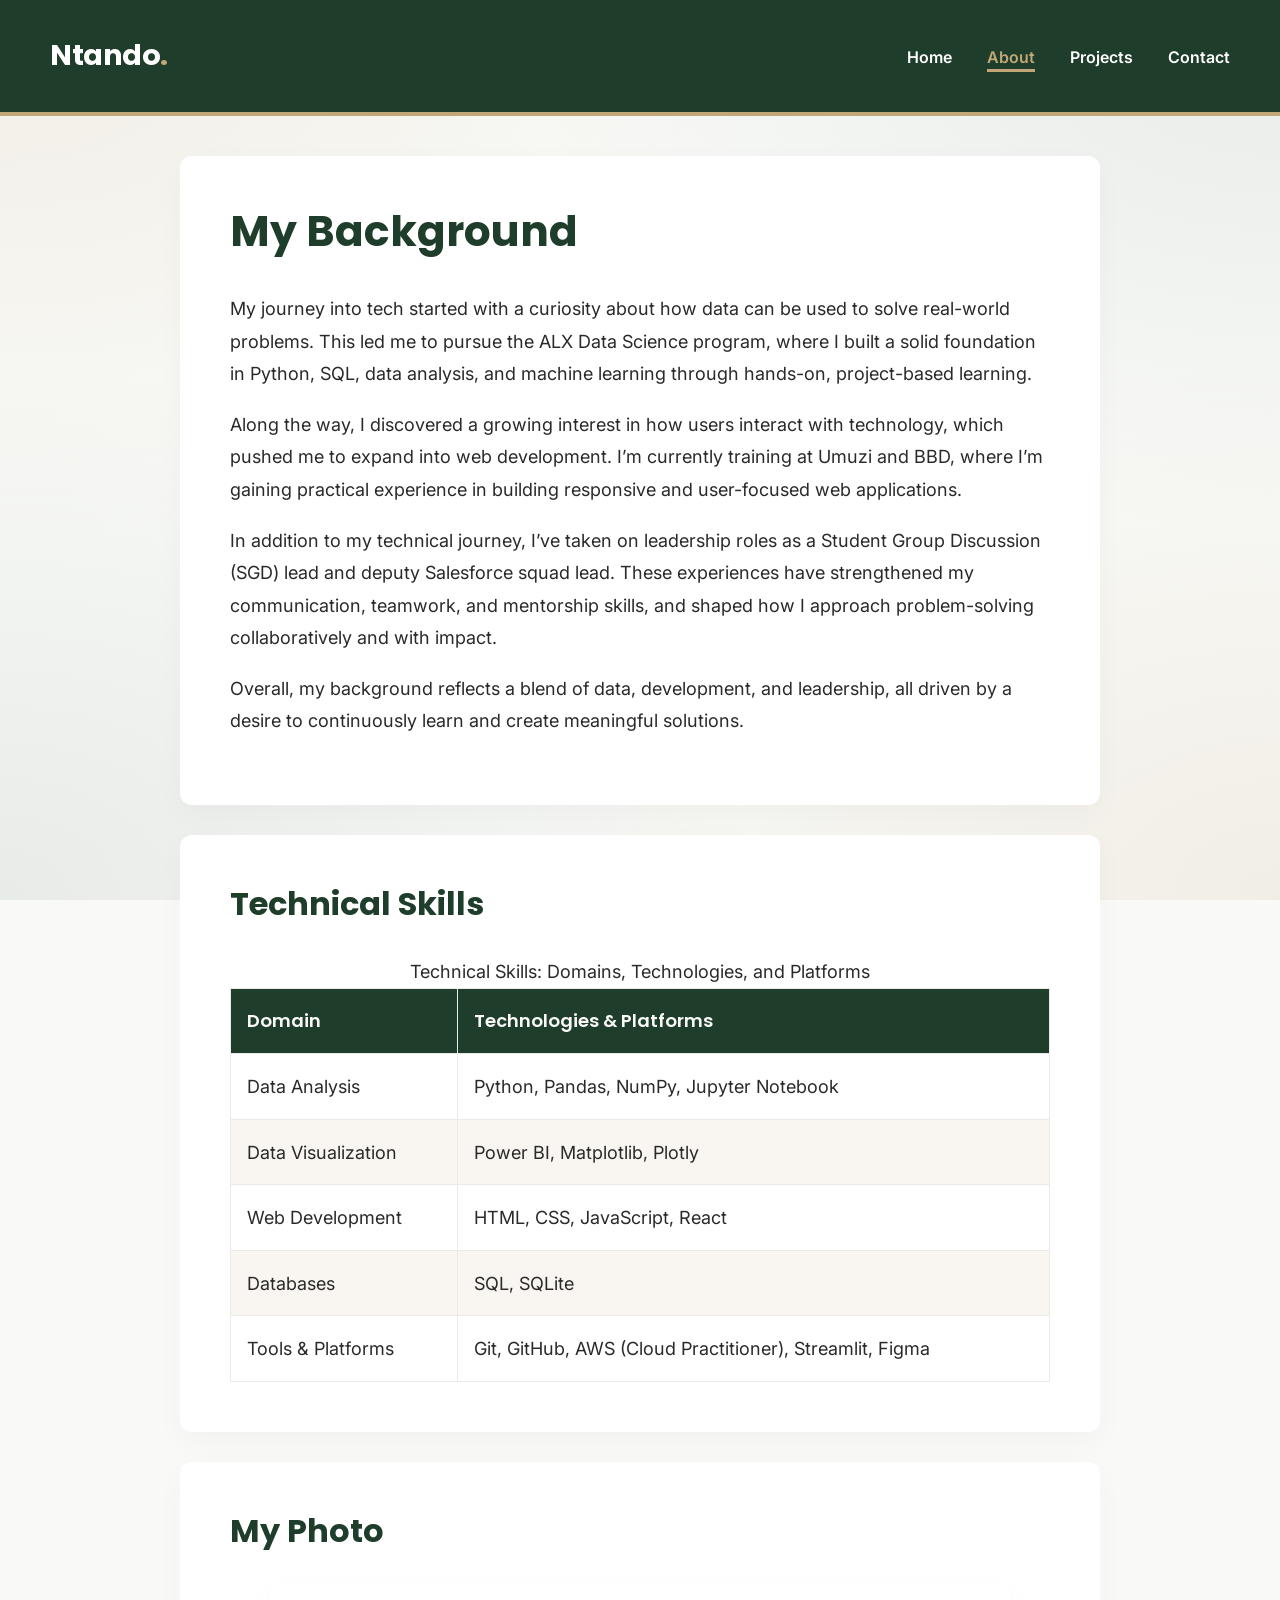
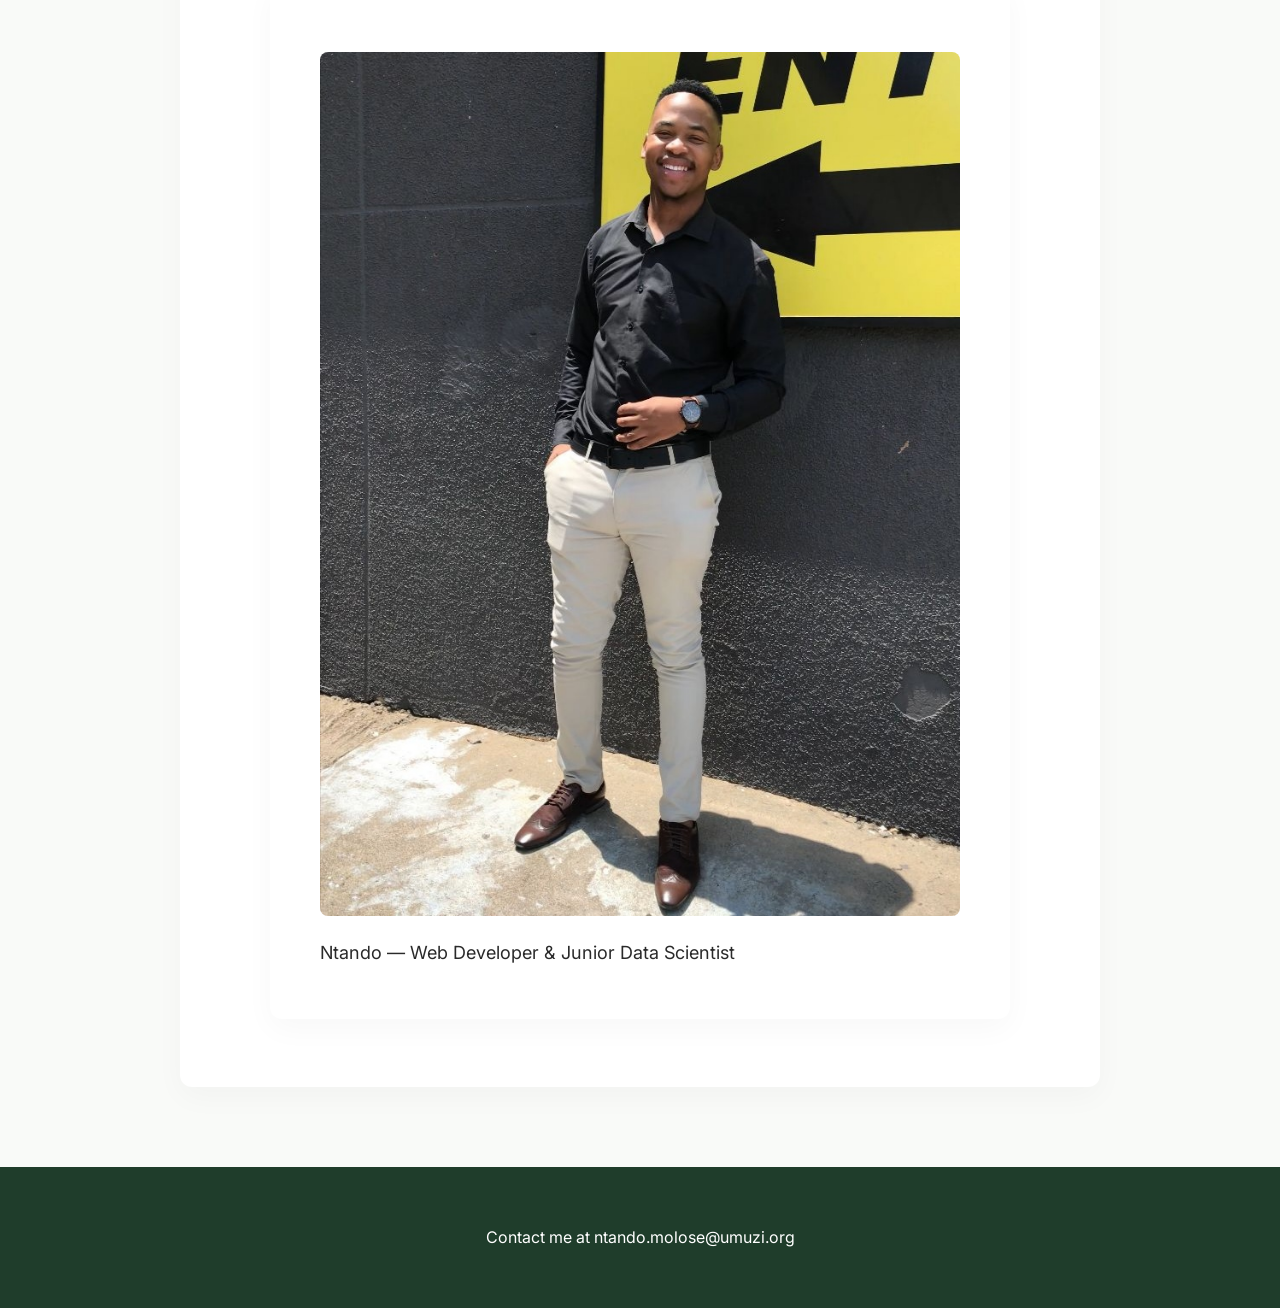
==== about.html @ 39f5a43d "Added a sticky header and changed the logo to a clickable home page link" ====
<!doctype html>
<html lang="en">
  <head>
    <meta charset="UTF-8" />
    <meta name="viewport" content="width=device-width, initial-scale=1.0" />
    <meta
      name="description"
      content="About Ntando: Web developer and data enthusiast background and skills."
    />

    <title>About</title>
    <link rel="stylesheet" href="css/styles.css" />
  </head>
  <body>
    <a href="#main-content" class="skip-link">Skip to main content</a>
    <header class="modern-header">
      <a href="index.html" class="logo">Ntando<span>.</span></a>
      <nav>
        <ul>
          <li><a href="index.html">Home</a></li>
          <li><a href="about.html" class="active" aria-current="page">About</a></li>
          <li><a href="projects.html">Projects</a></li>
          <li><a href="contact.html">Contact</a></li>
        </ul>
      </nav>
    </header>
    <main id="main-content">
      <section class="bio">
        <h2>My Background</h2>
        <p>
          My journey into tech started with a curiosity about how data can be
          used to solve real-world problems. This led me to pursue the ALX Data
          Science program, where I built a solid foundation in Python, SQL, data
          analysis, and machine learning through hands-on, project-based
          learning.
        </p>
        <p>
          Along the way, I discovered a growing interest in how users interact
          with technology, which pushed me to expand into web development. I’m
          currently training at Umuzi and BBD, where I’m gaining practical
          experience in building responsive and user-focused web applications.
        </p>
        <p>
          In addition to my technical journey, I’ve taken on leadership roles as
          a Student Group Discussion (SGD) lead and deputy Salesforce squad
          lead. These experiences have strengthened my communication, teamwork,
          and mentorship skills, and shaped how I approach problem-solving
          collaboratively and with impact.
        </p>
        <p>
          Overall, my background reflects a blend of data, development, and
          leadership, all driven by a desire to continuously learn and create
          meaningful solutions.
        </p>
      </section>

      <section class="skills">
        <h3>Technical Skills</h3>

        <table>
          <caption>
            Technical Skills: Domains, Technologies, and Platforms
          </caption>
          <thead>
            <tr>
              <th>Domain</th>
              <th>Technologies & Platforms</th>
            </tr>
          </thead>
          <tbody>
            <tr>
              <td>Data Analysis</td>
              <td>Python, Pandas, NumPy, Jupyter Notebook</td>
            </tr>
            <tr>
              <td>Data Visualization</td>
              <td>Power BI, Matplotlib, Plotly</td>
            </tr>
            <tr>
              <td>Web Development</td>
              <td>HTML, CSS, JavaScript, React</td>
            </tr>
            <tr>
              <td>Databases</td>
              <td>SQL, SQLite</td>
            </tr>
            <tr>
              <td>Tools & Platforms</td>
              <td>Git, GitHub, AWS (Cloud Practitioner), Streamlit, Figma</td>
            </tr>
          </tbody>
        </table>
      </section>

      <section class="profile-photo">
        <h3>My Photo</h3>
        <figure class="profile-photo">
          <img src="images/profile.jpg" alt="Professional headshot of Ntando" />
          <figcaption>
            Ntando — Web Developer & Junior Data Scientist
          </figcaption>
        </figure>
      </section>
    </main>

    <footer>
      <p>Contact me at ntando.molose@umuzi.org</p>
    </footer>
  </body>
</html>
---- css/styles.css ----
/* =========================================
   Google Fonts Import
   ========================================= */
@import url("https://fonts.googleapis.com/css2?family=Inter:wght@400;600&family=Poppins:wght@600;700&display=swap");


/* =========================================
   Theme Variables (Color Palette) & Fluid Type
   ========================================= */
:root {
  --primary: #1f3d2b; /* Deep Green */
  --accent: #c2a878;  /* Soft Gold */
  --bg: #f9faf8;      /* Off-white */
  --text: #2a2a2a;    /* Dark Gray */
  --white: #ffffff;
  
  /* Fluid typography: clamp(minimum, preferred, maximum) */
  --step-0: clamp(1.00rem, 0.96rem + 0.22vw, 1.13rem); /* Normal text */
  --step-1: clamp(1.25rem, 1.16rem + 0.43vw, 1.50rem); /* h4 & Hero P */
  --step-2: clamp(1.56rem, 1.41rem + 0.76vw, 2.00rem); /* h3 */
  --step-3: clamp(1.95rem, 1.71rem + 1.24vw, 2.66rem); /* h2 */
  --step-4: clamp(2.44rem, 2.05rem + 1.93vw, 3.55rem); /* h1 */
}

/* =========================================
   Universal Reset
   ========================================= */
*, *::before, *::after {
  box-sizing: border-box;
}

/* =========================================
   Global Styles & Element Selectors 
   ========================================= */
body {
  font-family: "Inter", sans-serif;
  font-size: var(--step-0);
  background-color: var(--bg);
  color: var(--text);
  margin: 0;
  padding: 0;
  line-height: 1.8;
  
  /* NEW: Ambient Glow / Mesh Gradient Background */
  background-image: 
    radial-gradient(at 0% 0%, rgba(194, 168, 120, 0.15) 0px, transparent 60vw), /* Soft Gold top-left */
    radial-gradient(at 100% 0%, rgba(31, 61, 43, 0.08) 0px, transparent 60vw),  /* Deep Green top-right */
    radial-gradient(at 100% 100%, rgba(194, 168, 120, 0.15) 0px, transparent 60vw), /* Soft Gold bottom-right */
    radial-gradient(at 0% 100%, rgba(31, 61, 43, 0.08) 0px, transparent 60vw);  /* Deep Green bottom-left */
  background-attachment: fixed; /* Keeps the glowing orbs in place while scrolling */
}

/* Headings use Poppins */
h1, h2, h3, h4 {
  font-family: "Poppins", sans-serif;
  color: var(--primary);
  margin-top: 0;
}

/* Advanced Selector: :is() for explicit type scale */
:is(h1, h2, h3, h4) {
  line-height: 1.2;
}

h1 { font-size: var(--step-4); }
h2 { font-size: var(--step-3); }
h3 { font-size: var(--step-2); }
h4 { font-size: var(--step-1); }

/* Adds specific spacing ONLY when a paragraph directly follows an h2 */
h2 + p {
  margin-top: 0.5rem;
}

/* =========================================
   Accessibility & Skip Link
   ========================================= */
.skip-link {
  position: absolute;
  top: -100px;
  left: 20px;
  background-color: var(--accent);
  color: #1a1a1a;
  padding: 10px 15px;
  border-radius: 5px;
  z-index: 9999;
  font-weight: bold;
  transition: top 0.3s ease;
}

.skip-link:focus {
  top: 20px;
}

/* Creates a highly visible outline only for keyboard users, not mouse clickers */
:focus-visible {
  outline: 3px dashed var(--accent);
  outline-offset: 4px;
}

/* =========================================
   Header & Navigation (Modern Green)
   ========================================= */
.modern-header {
  display: flex;
  justify-content: space-between;
  align-items: center;
  padding: 30px 50px;
  background-color: var(--primary); 
  border-bottom: 4px solid var(--accent); 
  position: sticky;
  top: 0;
  z-index: 1000; /* Ensures it stays on top of all other content */
}

.modern-header .logo {
  font-family: "Poppins", sans-serif;
  font-size: 1.8rem;
  font-weight: 700;
  color: var(--white); /* White text to pop on green */
  letter-spacing: -0.5px;

  /*Removes the default link underline */
  text-decoration: none; 
  transition: opacity 0.3s ease;
}

.modern-header .logo span {
  color: var(--accent);
}

/*Adds a subtle fade effect when they hover over your logo */
.modern-header .logo:hover {
  opacity: 0.8;
}

.modern-header nav ul {
  list-style: none;
  padding: 0;
  margin: 0;
  display: flex;
  gap: 35px;
}

.modern-header nav ul li a {
  color: var(--white); /* White links */
  text-decoration: none;
  font-weight: 600;
  font-size: 1rem;
  padding-bottom: 5px;
  position: relative;
  transition: color 0.3s ease;
}

.modern-header nav ul li a::after {
  content: '';
  position: absolute;
  width: 0;
  height: 3px;
  bottom: 0;
  left: 0;
  background-color: var(--accent);
  transition: width 0.3s ease;
}

.modern-header nav ul li a:hover::after,
.modern-header nav ul li a.active::after {
  width: 100%;
}

.modern-header nav ul li a:hover,
.modern-header nav ul li a.active {
  color: var(--accent); /* Turn gold on hover/active */
  background-color: transparent;
}

/* =========================================
   12-Column Grid Layout System
   ========================================= */
main {
  display: grid;
  grid-template-columns: repeat(12, 1fr);
  gap: 30px;
  max-width: 1150px;
  margin: 40px auto 80px auto; /* Reduced top margin to remove excess white space */
  padding: 0 20px;
}

/* Base styling for all content blocks */
.hero, .intro, .bio, .skills, .profile-photo, .contact-form, .project-card {
  background-color: var(--white);
  padding: 50px;
  border-radius: 12px;
  box-shadow: 0 10px 30px rgba(0, 0, 0, 0.03);
  grid-column: span 12; /* Default to full width on mobile */
}

/* Adds a bottom margin to all project cards EXCEPT the last one */
.project-card:not(:last-child) {
  margin-bottom: 2.5rem;
}

/* Desktop Grid Adjustments */
@media (min-width: 768px) {
  .hero, .intro, .bio, .skills, .profile-photo, .contact-form {
    grid-column: 2 / 12; /* Widened to match the new Hero layout! */
  }

  .project-card {
    grid-column: span 4;
    padding: 30px;
    display: flex;
    flex-direction: column;
  }
}

/* =========================================
   Modern Split Hero Layout
   ========================================= */
.hero.modern-hero {
  background-color: transparent;
  box-shadow: none;
  padding: 0;
  grid-column: 2 / 12;
  display: flex;
  align-items: center;
  justify-content: space-between;
  gap: 60px;
  margin-bottom: 60px;
}

.hero-text {
  flex: 1.5; /* 60% of the space */
  text-align: left;
  z-index: 2; /* Keeps text above the background accent */
}

.hero-visual {
  flex: 1; /* 40% of the space */
  z-index: 2;
}

.code-label {
  font-family: monospace;
  color: var(--accent);
  font-weight: bold;
  letter-spacing: 2px;
  margin-bottom: 10px;
}

.modern-hero h2 {
  font-size: var(--step-4);
  line-height: 1.1;
  margin-bottom: 20px;
  color: var(--primary);
}

.modern-hero p {
  font-size: var(--step-1);
  color: #555;
  max-width: 90%;
}

.modern-hero img {
  width: 100%;
  border-radius: 12px;
  box-shadow: 0 20px 40px rgba(31, 61, 43, 0.15);
  margin: 0;
}

@media (max-width: 900px) {
  .hero.modern-hero {
    flex-direction: column;
    text-align: center;
    gap: 30px;
  }
  .hero-text, .hero-visual {
    width: 100%;
  }
  .modern-hero p {
    margin: 0 auto;
  }
}

/* Responsive image styling */
img {
  max-width: 100%;
  height: auto;
  border-radius: 8px;
  display: block;
  margin: 20px auto;
}

/* =========================================
   Table Styling
   ========================================= */
table {
  width: 100%;
  border-collapse: collapse;
  margin-top: 25px;
}

th, td {
  border: 1px solid #eaeaea;
  padding: 16px;
  text-align: left;
}

th {
  background-color: var(--primary);
  color: var(--bg);
  font-family: "Poppins", sans-serif;
  font-weight: 600;
}

tbody tr:nth-child(even) {
  background-color: rgba(194, 168, 120, 0.1);
}

/* =========================================
   Form Styling
   ========================================= */
form label {
  display: block;
  font-weight: 600;
  margin-top: 25px;
  color: var(--primary);
}

#name {
  border-left: 4px solid var(--accent);
}

form input[type="text"],
form input[type="email"],
form input[type="tel"],
form select,
form textarea {
  width: 100%;
  padding: 14px;
  margin-top: 8px;
  border: 1px solid #cccccc;
  border-radius: 6px;
  font-family: "Inter", sans-serif;
  font-size: 1rem;
  background-color: var(--bg);
  transition: all 0.3s ease;
}

form input[type="text"]:focus,
form input[type="email"]:focus,
form input[type="tel"]:focus,
form select:focus,
form textarea:focus {
  border-color: var(--primary);
  outline: none;
  box-shadow: 0 0 0 3px rgba(31, 61, 43, 0.1);
}

form textarea {
  height: 160px;
  resize: vertical;
}

fieldset {
  margin-top: 30px;
  border: 1px solid #cccccc;
  border-radius: 8px;
  padding: 20px;
}

legend {
  font-family: "Poppins", sans-serif;
  font-weight: 600;
  color: var(--primary);
  padding: 0 10px;
}

button {
  background-color: var(--primary);
  color: var(--bg);
  padding: 16px 32px;
  border: none;
  border-radius: 6px;
  cursor: pointer;
  margin-top: 30px;
  font-family: "Poppins", sans-serif;
  font-size: 1.1rem;
  transition: all 0.3s ease;
}

button:hover {
  background-color: var(--accent);
  color: var(--primary);
  transform: translateY(-2px);
}

/* =========================================
   Project Card Hover Effects
   ========================================= */
.project-card {
  transition: transform 0.4s ease, box-shadow 0.4s ease, border-color 0.4s ease;
  border: 1px solid transparent; 
}

.project-card:hover {
  transform: translateY(-12px);
  box-shadow: 0 25px 50px rgba(31, 61, 43, 0.15);
  border-color: var(--accent);
  cursor: pointer; 
}

.project-card img {
  transition: transform 0.5s ease;
}

.project-card:hover img {
  transform: scale(1.03);
}

/* =========================================
   Footer Styling
   ========================================= */
footer {
  background-color: var(--primary);
  color: var(--bg);
  padding: 40px 20px;
  text-align: center;
  margin-top: 80px;
}

footer p, footer a {
  color: #ffffff; 
  font-size: 1rem;
}

footer a:hover {
  text-decoration: underline;
  color: var(--accent);
}

/* =========================================
   PREMIUM HERO UPGRADES (Typography, CTAs, Marquee)
   ========================================= */

/* The new hierarchy tag above the headline */
.hero-tag {
  color: var(--accent);
  letter-spacing: 2px;
  text-transform: uppercase;
  font-weight: 700;
  font-size: 0.85rem;
  margin-bottom: 15px;
}

/* Call to Action Buttons */
.hero-actions {
  display: flex;
  gap: 15px;
  margin-top: 30px;
  margin-bottom: 25px;
}

.btn {
  padding: 12px 24px;
  border-radius: 6px;
  font-weight: 600;
  text-decoration: none;
  font-family: "Poppins", sans-serif;
  transition: transform 0.3s ease, box-shadow 0.3s ease;
  display: inline-block;
}

.btn:hover {
  transform: translateY(-2px) scale(1.02); /* Premium micro-interaction */
  box-shadow: 0 10px 20px rgba(31, 61, 43, 0.15);
}

.btn.primary {
  background-color: var(--primary);
  color: var(--white);
}

.btn.secondary {
  background-color: transparent;
  border: 2px solid var(--primary);
  color: var(--primary);
}

/* Social Links */
.hero-socials {
  display: flex;
  gap: 20px;
  font-size: 0.85rem;
  font-weight: 600;
}

.hero-socials a {
  color: var(--text);
  text-decoration: none;
  transition: color 0.3s ease, transform 0.3s ease;
  display: inline-block;
}

.hero-socials a:hover {
  color: var(--accent);
  transform: translateY(-2px);
}

/* =========================================
   THE LIVE PROFILE CARD
   ========================================= */
.live-profile-card {
  background-color: var(--primary);
  border-radius: 16px;
  padding: 35px 30px;
  color: var(--white);
  box-shadow: 0 20px 40px rgba(31, 61, 43, 0.2);
  border: 1px solid rgba(255, 255, 255, 0.05);
  transition: transform 0.4s ease, box-shadow 0.4s ease;
}

.live-profile-card:hover {
  transform: translateY(-5px);
  box-shadow: 0 25px 50px rgba(31, 61, 43, 0.3);
}

.card-header {
  margin-bottom: 25px;
  border-bottom: 1px solid rgba(255, 255, 255, 0.1);
  padding-bottom: 15px;
}

.card-header h3 {
  color: var(--white);
  margin: 0 0 5px 0;
  font-size: 1.8rem;
}

.card-header p {
  color: var(--accent);
  margin: 0;
  font-family: monospace;
  font-size: 0.9rem;
}

.skill {
  display: flex;
  align-items: center;
  margin-bottom: 15px;
}

.skill-name {
  width: 100px;
  font-size: 0.9rem;
  font-weight: 600;
  color: var(--bg);
}

.bar {
  flex: 1;
  height: 8px;
  background-color: rgba(255, 255, 255, 0.1);
  border-radius: 4px;
  overflow: hidden;
}

.fill {
  height: 100%;
  background-color: var(--accent);
  border-radius: 4px;
}

/* =========================================
   SIGNATURE ACCENT (Background Code)
   ========================================= */
.signature-accent {
  position: absolute;
  top: 15%;
  left: 5%;
  font-family: monospace;
  font-size: 2rem;
  color: var(--primary);
  opacity: 0.03; /* Barely visible */
  pointer-events: none; /* Stops it from interfering with clicks */
  z-index: 0;
  white-space: pre;
}
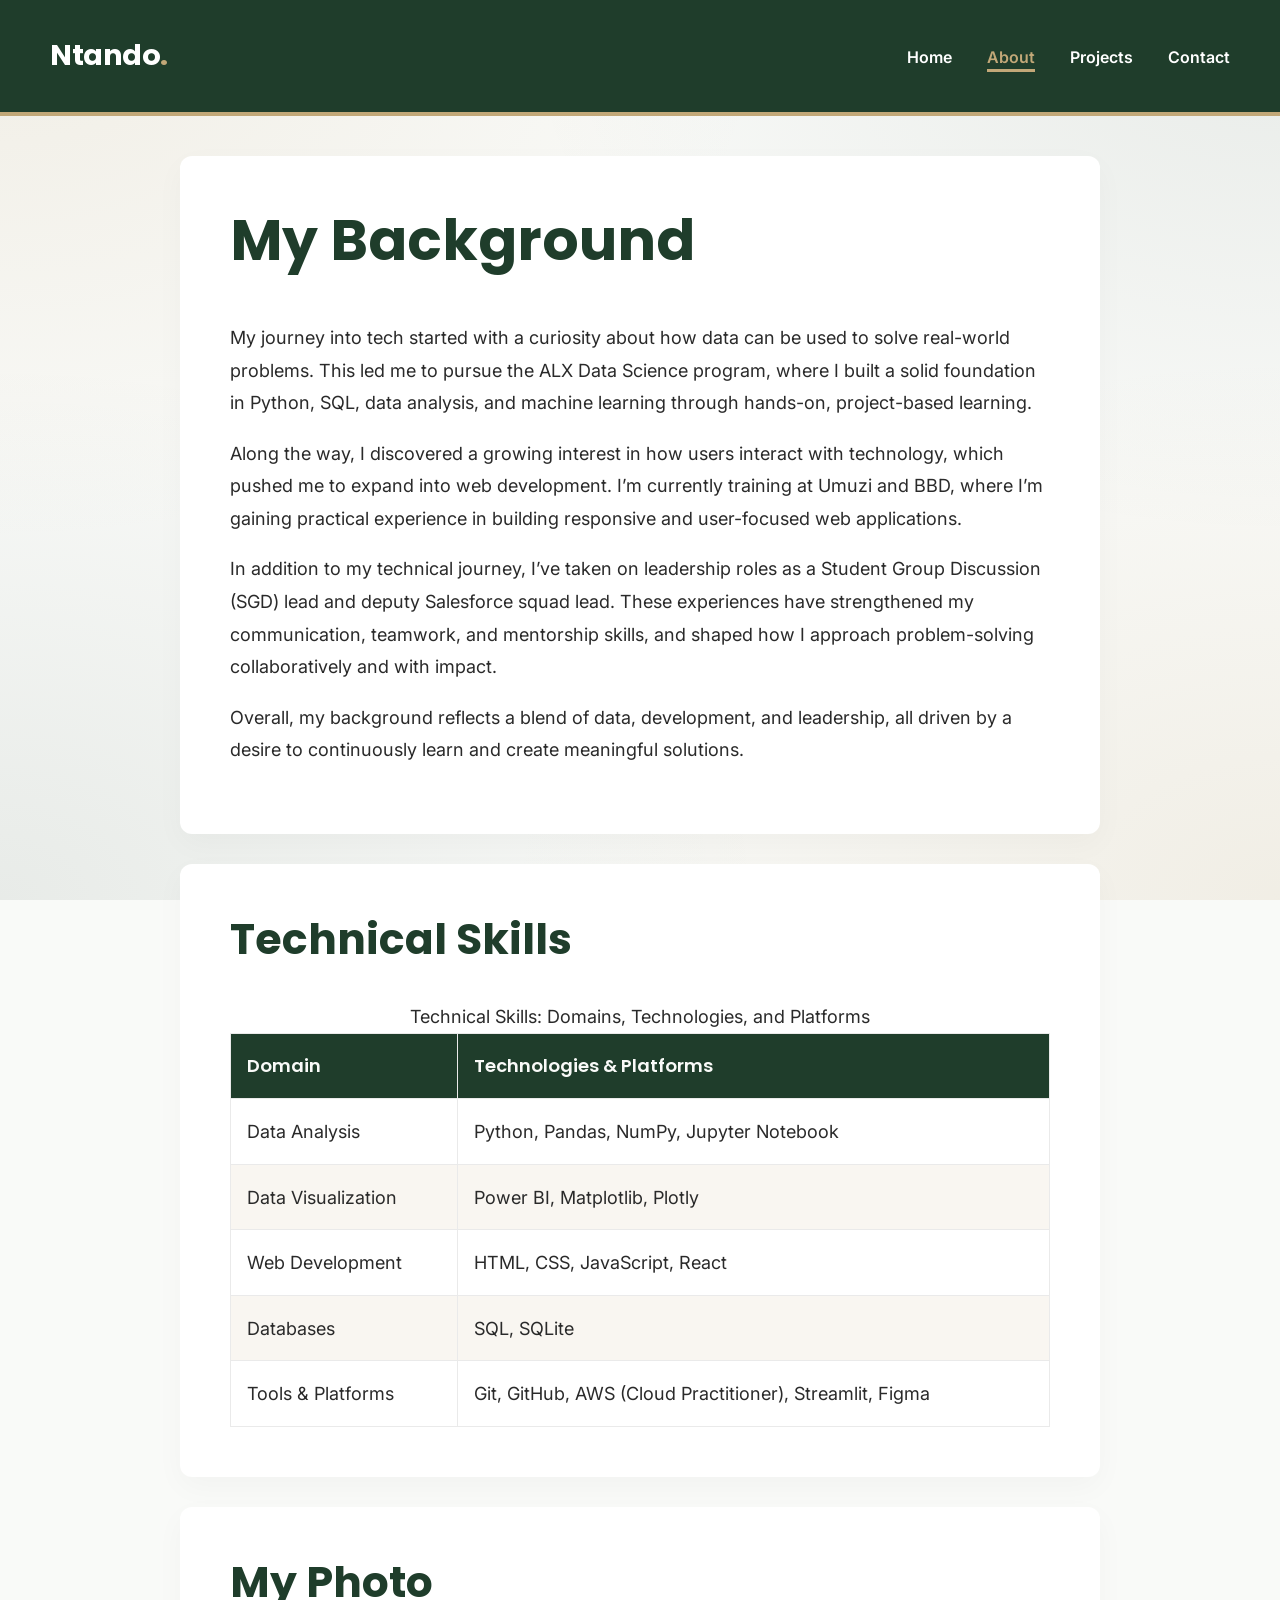
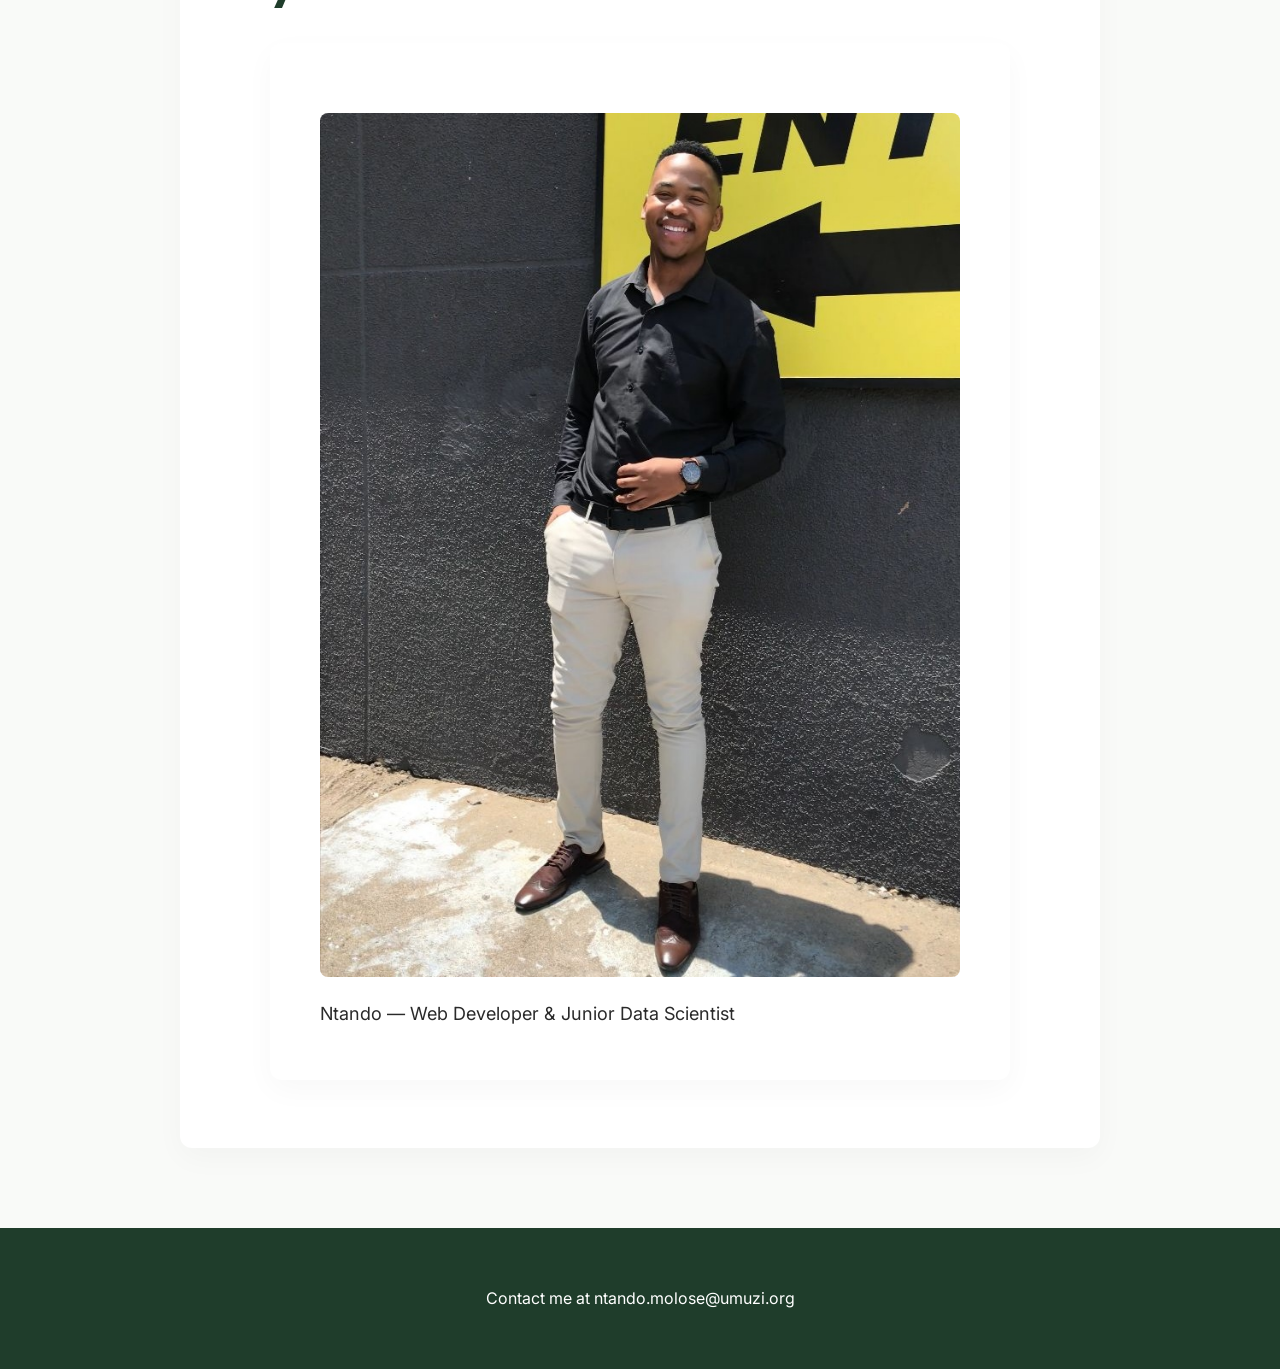
==== commit 74eeb207: "Fixed formating on all files and made sure all files pass W3C validator rules" ====
--- a/about.html
+++ b/about.html
@@ -1,15 +1,15 @@
 <!doctype html>
 <html lang="en">
   <head>
-    <meta charset="UTF-8" />
-    <meta name="viewport" content="width=device-width, initial-scale=1.0" />
+    <meta charset="UTF-8">
+    <meta name="viewport" content="width=device-width, initial-scale=1.0">
     <meta
       name="description"
       content="About Ntando: Web developer and data enthusiast background and skills."
-    />
+    >
 
     <title>About</title>
-    <link rel="stylesheet" href="css/styles.css" />
+    <link rel="stylesheet" href="css/styles.css">
   </head>
   <body>
     <a href="#main-content" class="skip-link">Skip to main content</a>
@@ -18,7 +18,9 @@
       <nav>
         <ul>
           <li><a href="index.html">Home</a></li>
-          <li><a href="about.html" class="active" aria-current="page">About</a></li>
+          <li>
+            <a href="about.html" class="active" aria-current="page">About</a>
+          </li>
           <li><a href="projects.html">Projects</a></li>
           <li><a href="contact.html">Contact</a></li>
         </ul>
@@ -26,7 +28,7 @@
     </header>
     <main id="main-content">
       <section class="bio">
-        <h2>My Background</h2>
+        <h1>My Background</h1>
         <p>
           My journey into tech started with a curiosity about how data can be
           used to solve real-world problems. This led me to pursue the ALX Data
@@ -55,7 +57,7 @@
       </section>
 
       <section class="skills">
-        <h3>Technical Skills</h3>
+        <h2>Technical Skills</h2>
 
         <table>
           <caption>
@@ -93,9 +95,9 @@
       </section>
 
       <section class="profile-photo">
-        <h3>My Photo</h3>
+        <h2>My Photo</h2>
         <figure class="profile-photo">
-          <img src="images/profile.jpg" alt="Professional headshot of Ntando" />
+          <img src="images/profile.jpg" alt="Professional headshot of Ntando">
           <figcaption>
             Ntando — Web Developer & Junior Data Scientist
           </figcaption>
@@ -107,4 +109,4 @@
       <p>Contact me at ntando.molose@umuzi.org</p>
     </footer>
   </body>
-</html>
+</html>
--- a/css/styles.css
+++ b/css/styles.css
@@ -2,22 +2,21 @@
    Google Fonts Import
    ========================================= */
 @import url("https://fonts.googleapis.com/css2?family=Inter:wght@400;600&family=Poppins:wght@600;700&display=swap");
-
 
 /* =========================================
    Theme Variables (Color Palette) & Fluid Type
    ========================================= */
 :root {
   --primary: #1f3d2b; /* Deep Green */
-  --accent: #c2a878;  /* Soft Gold */
-  --bg: #f9faf8;      /* Off-white */
-  --text: #2a2a2a;    /* Dark Gray */
+  --accent: #c2a878; /* Soft Gold */
+  --bg: #f9faf8; /* Off-white */
+  --text: #2a2a2a; /* Dark Gray */
   --white: #ffffff;
-  
+
   /* Fluid typography: clamp(minimum, preferred, maximum) */
-  --step-0: clamp(1.00rem, 0.96rem + 0.22vw, 1.13rem); /* Normal text */
-  --step-1: clamp(1.25rem, 1.16rem + 0.43vw, 1.50rem); /* h4 & Hero P */
-  --step-2: clamp(1.56rem, 1.41rem + 0.76vw, 2.00rem); /* h3 */
+  --step-0: clamp(1rem, 0.96rem + 0.22vw, 1.13rem); /* Normal text */
+  --step-1: clamp(1.25rem, 1.16rem + 0.43vw, 1.5rem); /* h4 & Hero P */
+  --step-2: clamp(1.56rem, 1.41rem + 0.76vw, 2rem); /* h3 */
   --step-3: clamp(1.95rem, 1.71rem + 1.24vw, 2.66rem); /* h2 */
   --step-4: clamp(2.44rem, 2.05rem + 1.93vw, 3.55rem); /* h1 */
 }
@@ -25,7 +24,9 @@
 /* =========================================
    Universal Reset
    ========================================= */
-*, *::before, *::after {
+*,
+*::before,
+*::after {
   box-sizing: border-box;
 }
 
@@ -40,18 +41,28 @@
   margin: 0;
   padding: 0;
   line-height: 1.8;
-  
+
   /* NEW: Ambient Glow / Mesh Gradient Background */
-  background-image: 
-    radial-gradient(at 0% 0%, rgba(194, 168, 120, 0.15) 0px, transparent 60vw), /* Soft Gold top-left */
-    radial-gradient(at 100% 0%, rgba(31, 61, 43, 0.08) 0px, transparent 60vw),  /* Deep Green top-right */
-    radial-gradient(at 100% 100%, rgba(194, 168, 120, 0.15) 0px, transparent 60vw), /* Soft Gold bottom-right */
-    radial-gradient(at 0% 100%, rgba(31, 61, 43, 0.08) 0px, transparent 60vw);  /* Deep Green bottom-left */
+  background-image:
+    radial-gradient(at 0% 0%, rgba(194, 168, 120, 0.15) 0px, transparent 60vw),
+    /* Soft Gold top-left */
+    radial-gradient(at 100% 0%, rgba(31, 61, 43, 0.08) 0px, transparent 60vw),
+    /* Deep Green top-right */
+    radial-gradient(
+        at 100% 100%,
+        rgba(194, 168, 120, 0.15) 0px,
+        transparent 60vw
+      ),
+    /* Soft Gold bottom-right */
+    radial-gradient(at 0% 100%, rgba(31, 61, 43, 0.08) 0px, transparent 60vw); /* Deep Green bottom-left */
   background-attachment: fixed; /* Keeps the glowing orbs in place while scrolling */
 }
 
 /* Headings use Poppins */
-h1, h2, h3, h4 {
+h1,
+h2,
+h3,
+h4 {
   font-family: "Poppins", sans-serif;
   color: var(--primary);
   margin-top: 0;
@@ -62,10 +73,18 @@
   line-height: 1.2;
 }
 
-h1 { font-size: var(--step-4); }
-h2 { font-size: var(--step-3); }
-h3 { font-size: var(--step-2); }
-h4 { font-size: var(--step-1); }
+h1 {
+  font-size: var(--step-4);
+}
+h2 {
+  font-size: var(--step-3);
+}
+h3 {
+  font-size: var(--step-2);
+}
+h4 {
+  font-size: var(--step-1);
+}
 
 /* Adds specific spacing ONLY when a paragraph directly follows an h2 */
 h2 + p {
@@ -106,8 +125,8 @@
   justify-content: space-between;
   align-items: center;
   padding: 30px 50px;
-  background-color: var(--primary); 
-  border-bottom: 4px solid var(--accent); 
+  background-color: var(--primary);
+  border-bottom: 4px solid var(--accent);
   position: sticky;
   top: 0;
   z-index: 1000; /* Ensures it stays on top of all other content */
@@ -121,7 +140,7 @@
   letter-spacing: -0.5px;
 
   /*Removes the default link underline */
-  text-decoration: none; 
+  text-decoration: none;
   transition: opacity 0.3s ease;
 }
 
@@ -153,7 +172,7 @@
 }
 
 .modern-header nav ul li a::after {
-  content: '';
+  content: "";
   position: absolute;
   width: 0;
   height: 3px;
@@ -187,7 +206,13 @@
 }
 
 /* Base styling for all content blocks */
-.hero, .intro, .bio, .skills, .profile-photo, .contact-form, .project-card {
+.hero,
+.intro,
+.bio,
+.skills,
+.profile-photo,
+.contact-form,
+.project-card {
   background-color: var(--white);
   padding: 50px;
   border-radius: 12px;
@@ -202,7 +227,12 @@
 
 /* Desktop Grid Adjustments */
 @media (min-width: 768px) {
-  .hero, .intro, .bio, .skills, .profile-photo, .contact-form {
+  .hero,
+  .intro,
+  .bio,
+  .skills,
+  .profile-photo,
+  .contact-form {
     grid-column: 2 / 12; /* Widened to match the new Hero layout! */
   }
 
@@ -274,7 +304,8 @@
     text-align: center;
     gap: 30px;
   }
-  .hero-text, .hero-visual {
+  .hero-text,
+  .hero-visual {
     width: 100%;
   }
   .modern-hero p {
@@ -300,7 +331,8 @@
   margin-top: 25px;
 }
 
-th, td {
+th,
+td {
   border: 1px solid #eaeaea;
   padding: 16px;
   text-align: left;
@@ -399,15 +431,18 @@
    Project Card Hover Effects
    ========================================= */
 .project-card {
-  transition: transform 0.4s ease, box-shadow 0.4s ease, border-color 0.4s ease;
-  border: 1px solid transparent; 
+  transition:
+    transform 0.4s ease,
+    box-shadow 0.4s ease,
+    border-color 0.4s ease;
+  border: 1px solid transparent;
 }
 
 .project-card:hover {
   transform: translateY(-12px);
   box-shadow: 0 25px 50px rgba(31, 61, 43, 0.15);
   border-color: var(--accent);
-  cursor: pointer; 
+  cursor: pointer;
 }
 
 .project-card img {
@@ -429,8 +464,9 @@
   margin-top: 80px;
 }
 
-footer p, footer a {
-  color: #ffffff; 
+footer p,
+footer a {
+  color: #ffffff;
   font-size: 1rem;
 }
 
@@ -467,7 +503,9 @@
   font-weight: 600;
   text-decoration: none;
   font-family: "Poppins", sans-serif;
-  transition: transform 0.3s ease, box-shadow 0.3s ease;
+  transition:
+    transform 0.3s ease,
+    box-shadow 0.3s ease;
   display: inline-block;
 }
 
@@ -498,7 +536,9 @@
 .hero-socials a {
   color: var(--text);
   text-decoration: none;
-  transition: color 0.3s ease, transform 0.3s ease;
+  transition:
+    color 0.3s ease,
+    transform 0.3s ease;
   display: inline-block;
 }
 
@@ -517,7 +557,9 @@
   color: var(--white);
   box-shadow: 0 20px 40px rgba(31, 61, 43, 0.2);
   border: 1px solid rgba(255, 255, 255, 0.05);
-  transition: transform 0.4s ease, box-shadow 0.4s ease;
+  transition:
+    transform 0.4s ease,
+    box-shadow 0.4s ease;
 }
 
 .live-profile-card:hover {
@@ -531,7 +573,7 @@
   padding-bottom: 15px;
 }
 
-.card-header h3 {
+.card-header h2 {
   color: var(--white);
   margin: 0 0 5px 0;
   font-size: 1.8rem;
@@ -585,4 +627,117 @@
   pointer-events: none; /* Stops it from interfering with clicks */
   z-index: 0;
   white-space: pre;
+}
+
+/* =========================================
+   MOBILE RESPONSIVENESS FIXES
+   ========================================= */
+@media (max-width: 768px) {
+  /* 1. Stack the header vertically */
+  .modern-header {
+    flex-direction: column;
+    padding: 20px;
+    gap: 15px;
+  }
+
+  /* 2. Center the links and let them wrap if needed */
+  .modern-header nav ul {
+    flex-wrap: wrap;
+    justify-content: center;
+    gap: 20px;
+  }
+
+  /* 3. Center the hero text and buttons for mobile */
+  .hero-text {
+    text-align: center;
+  }
+
+  .hero-actions,
+  .hero-socials {
+    justify-content: center;
+    flex-wrap: wrap;
+  }
+
+  /* 4. Hide the background code accent to keep tiny screens readable */
+  .signature-accent {
+    display: none;
+  }
+
+  /* 5. Ensure the profile card fits perfectly */
+  .live-profile-card {
+    padding: 25px 20px;
+  }
+
+  .skill-name {
+    width: 80px; /* Slightly narrower text label for mobile */
+  }
+}
+
+/* =========================================
+   PREMIUM PROJECT CARD UPGRADES
+   ========================================= */
+/* Resets the card to allow edge-to-edge images */
+.project-card {
+  padding: 0 !important; /* Overrides the generic section padding */
+  overflow: hidden; /* Ensures the image doesn't break the rounded corners */
+  display: flex;
+  flex-direction: column;
+}
+
+/* Forces every single image to be the exact same perfect size */
+img.project-image {
+  width: 100%;
+  aspect-ratio: 16 / 10; /* Perfect widescreen rectangle */
+  object-fit: cover; /* Zooms and crops automatically without stretching */
+  margin: 0;
+  border-radius: 12px 12px 0 0; /* Rounds only the top corners */
+  border-bottom: 1px solid rgba(0, 0, 0, 0.05);
+}
+
+/* Styles the text container */
+.project-content {
+  padding: 30px;
+  display: flex;
+  flex-direction: column;
+  flex: 1; /* Tells the content to fill all remaining space */
+}
+
+/* The small category tag */
+.project-tag {
+  font-size: 0.75rem;
+  font-weight: 700;
+  color: var(--accent);
+  text-transform: uppercase;
+  letter-spacing: 1.5px;
+  margin-bottom: 10px;
+}
+
+/* Tighter, neater project titles */
+.project-content h2 {
+  font-size: 1.4rem;
+  line-height: 1.3;
+  margin-bottom: 15px;
+  color: var(--primary);
+}
+
+/* Muted, highly readable descriptions */
+.project-content p {
+  font-size: 0.95rem;
+  color: #555;
+  margin-bottom: 25px;
+  flex-grow: 1; /* Pushes the "View Project" link to the absolute bottom! */
+}
+
+/* Sleek View Project link */
+.project-link {
+  font-weight: 600;
+  color: var(--primary);
+  text-decoration: none;
+  font-size: 0.95rem;
+  transition: color 0.3s ease;
+  display: inline-block;
+}
+
+.project-link:hover {
+  color: var(--accent);
 }
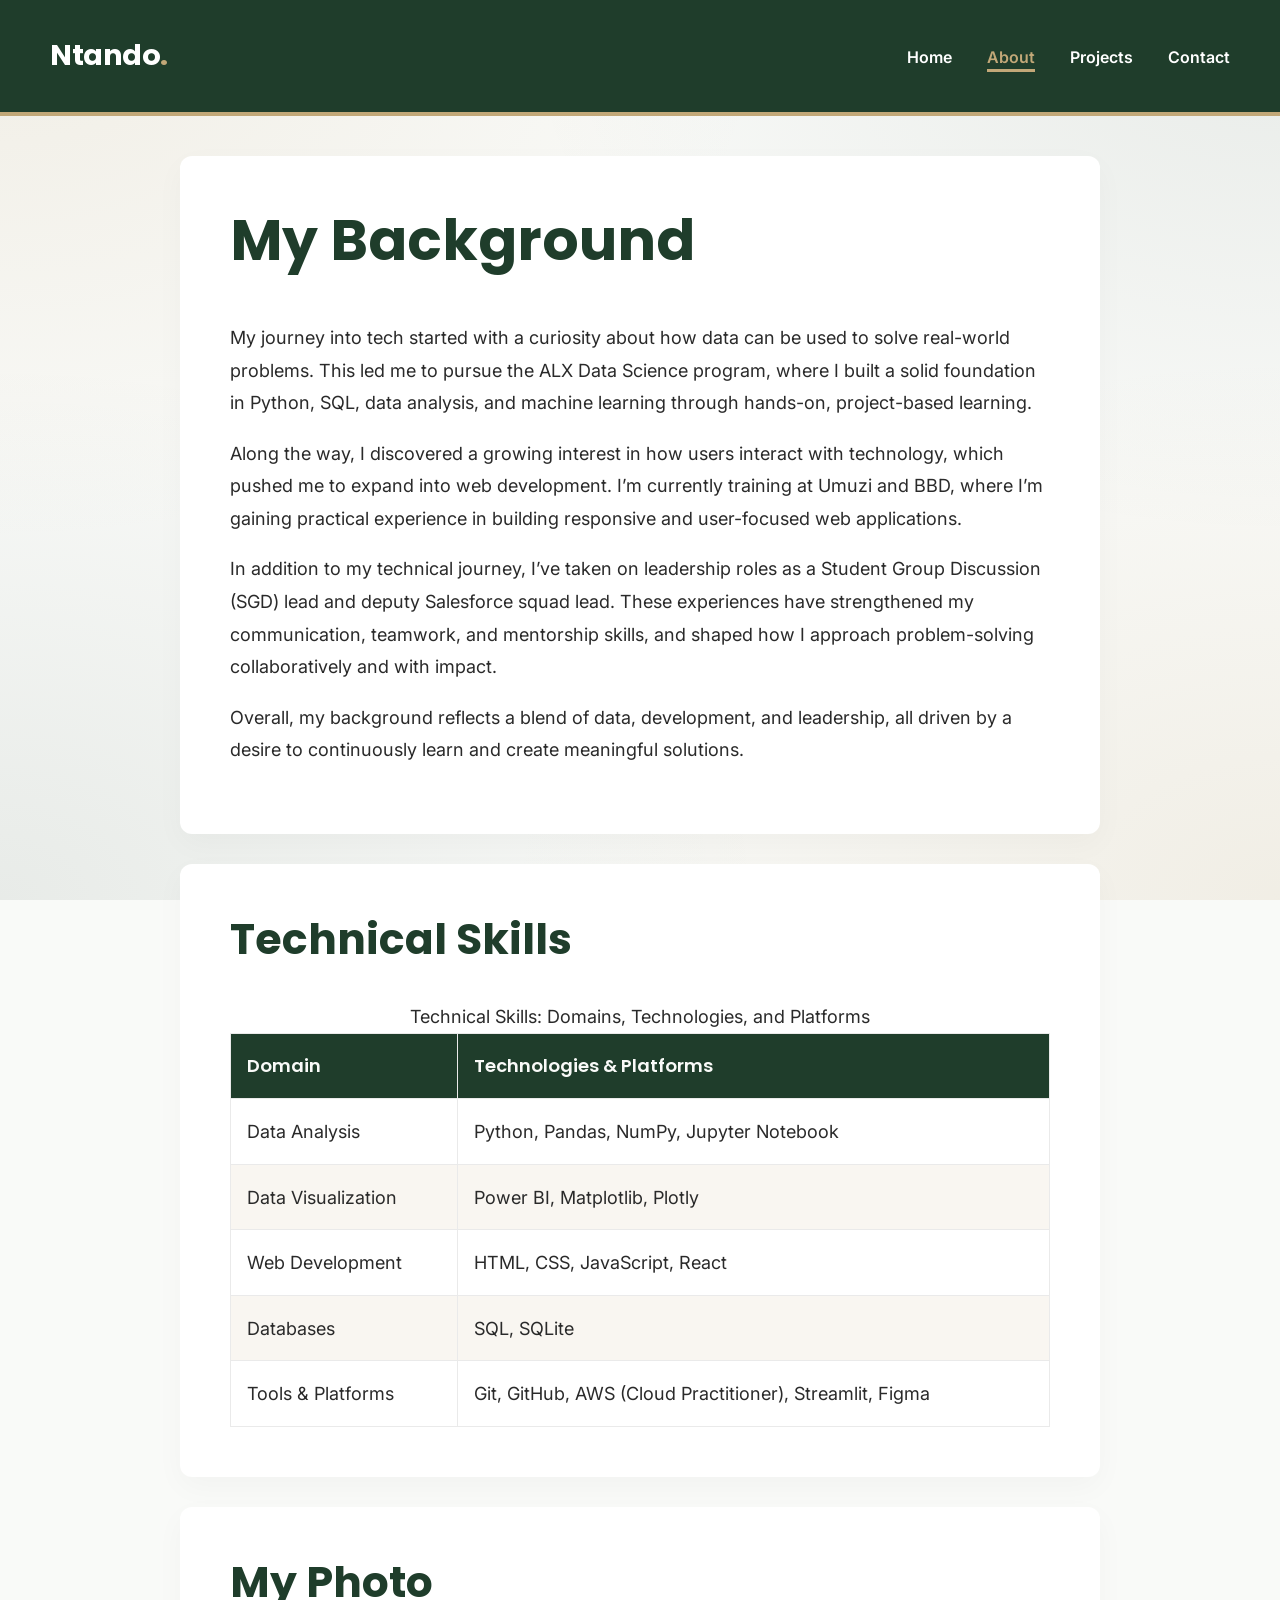
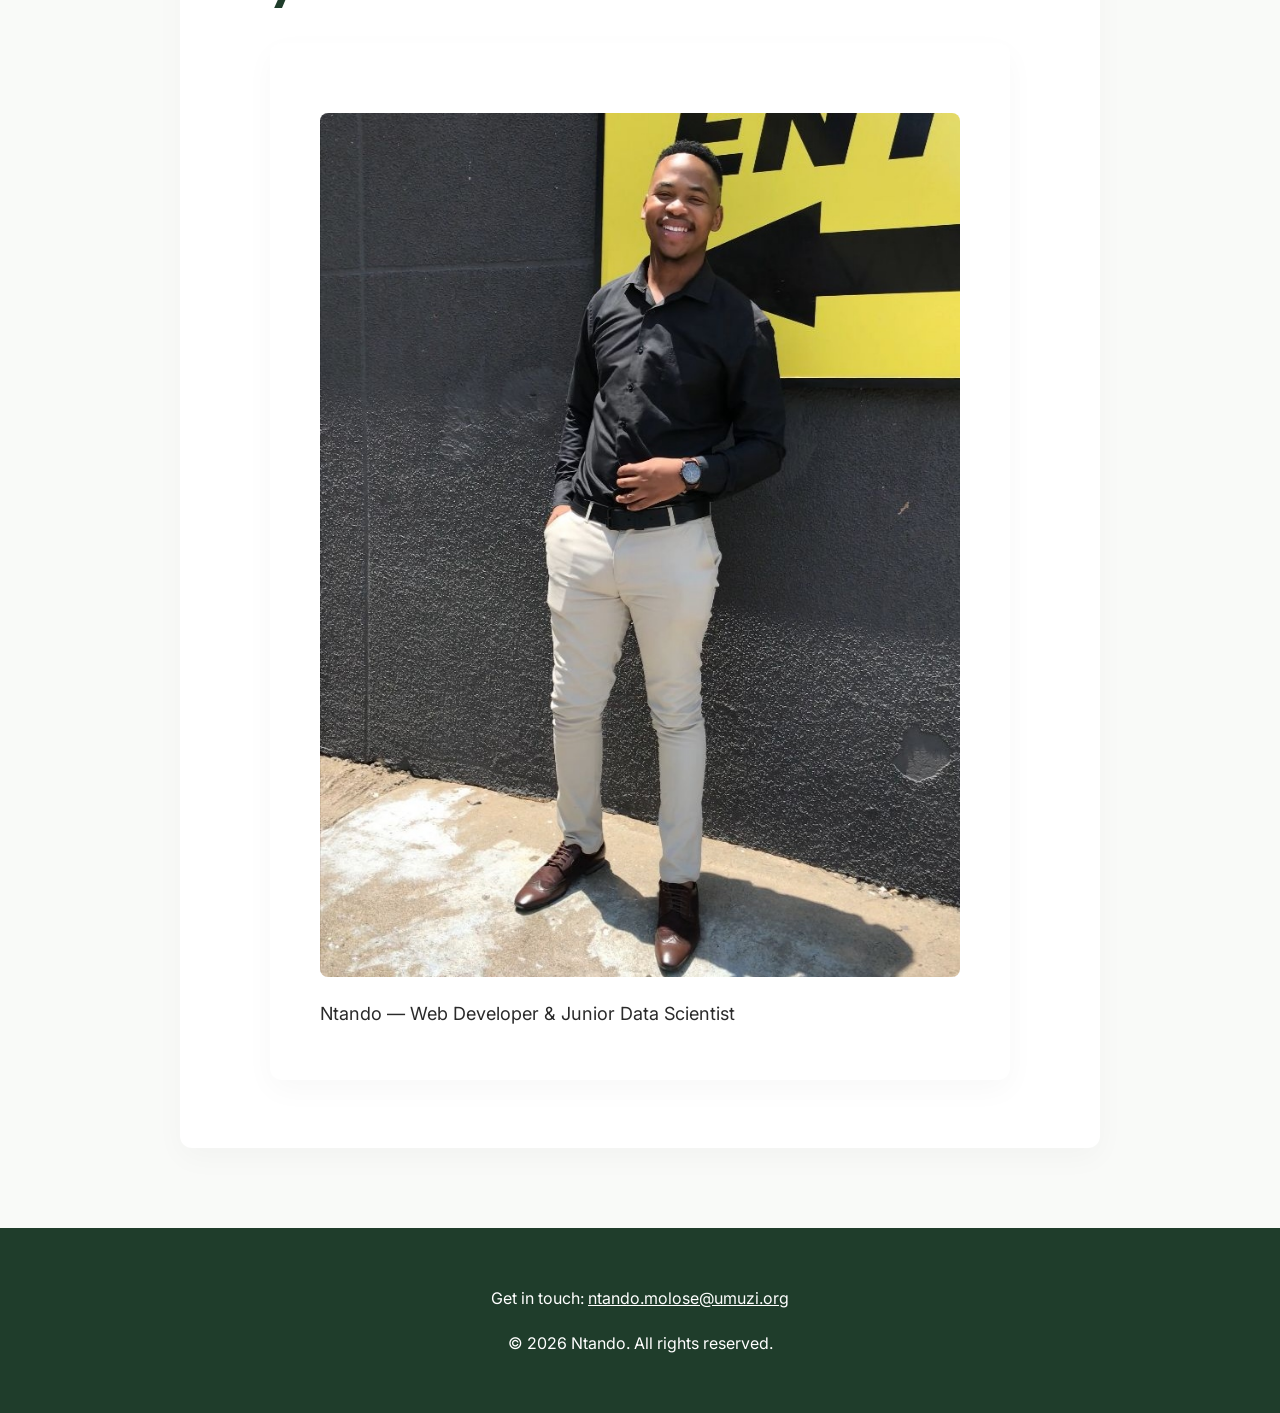
==== commit baad2203: "Updated footer" ====
--- a/about.html
+++ b/about.html
@@ -106,7 +106,8 @@
     </main>
 
     <footer>
-      <p>Contact me at ntando.molose@umuzi.org</p>
+      <p>Get in touch: <a href="mailto:ntando.molose@umuzi.org">ntando.molose@umuzi.org</a></p>
+      <p>&copy; 2026 Ntando. All rights reserved.</p>
     </footer>
   </body>
 </html>
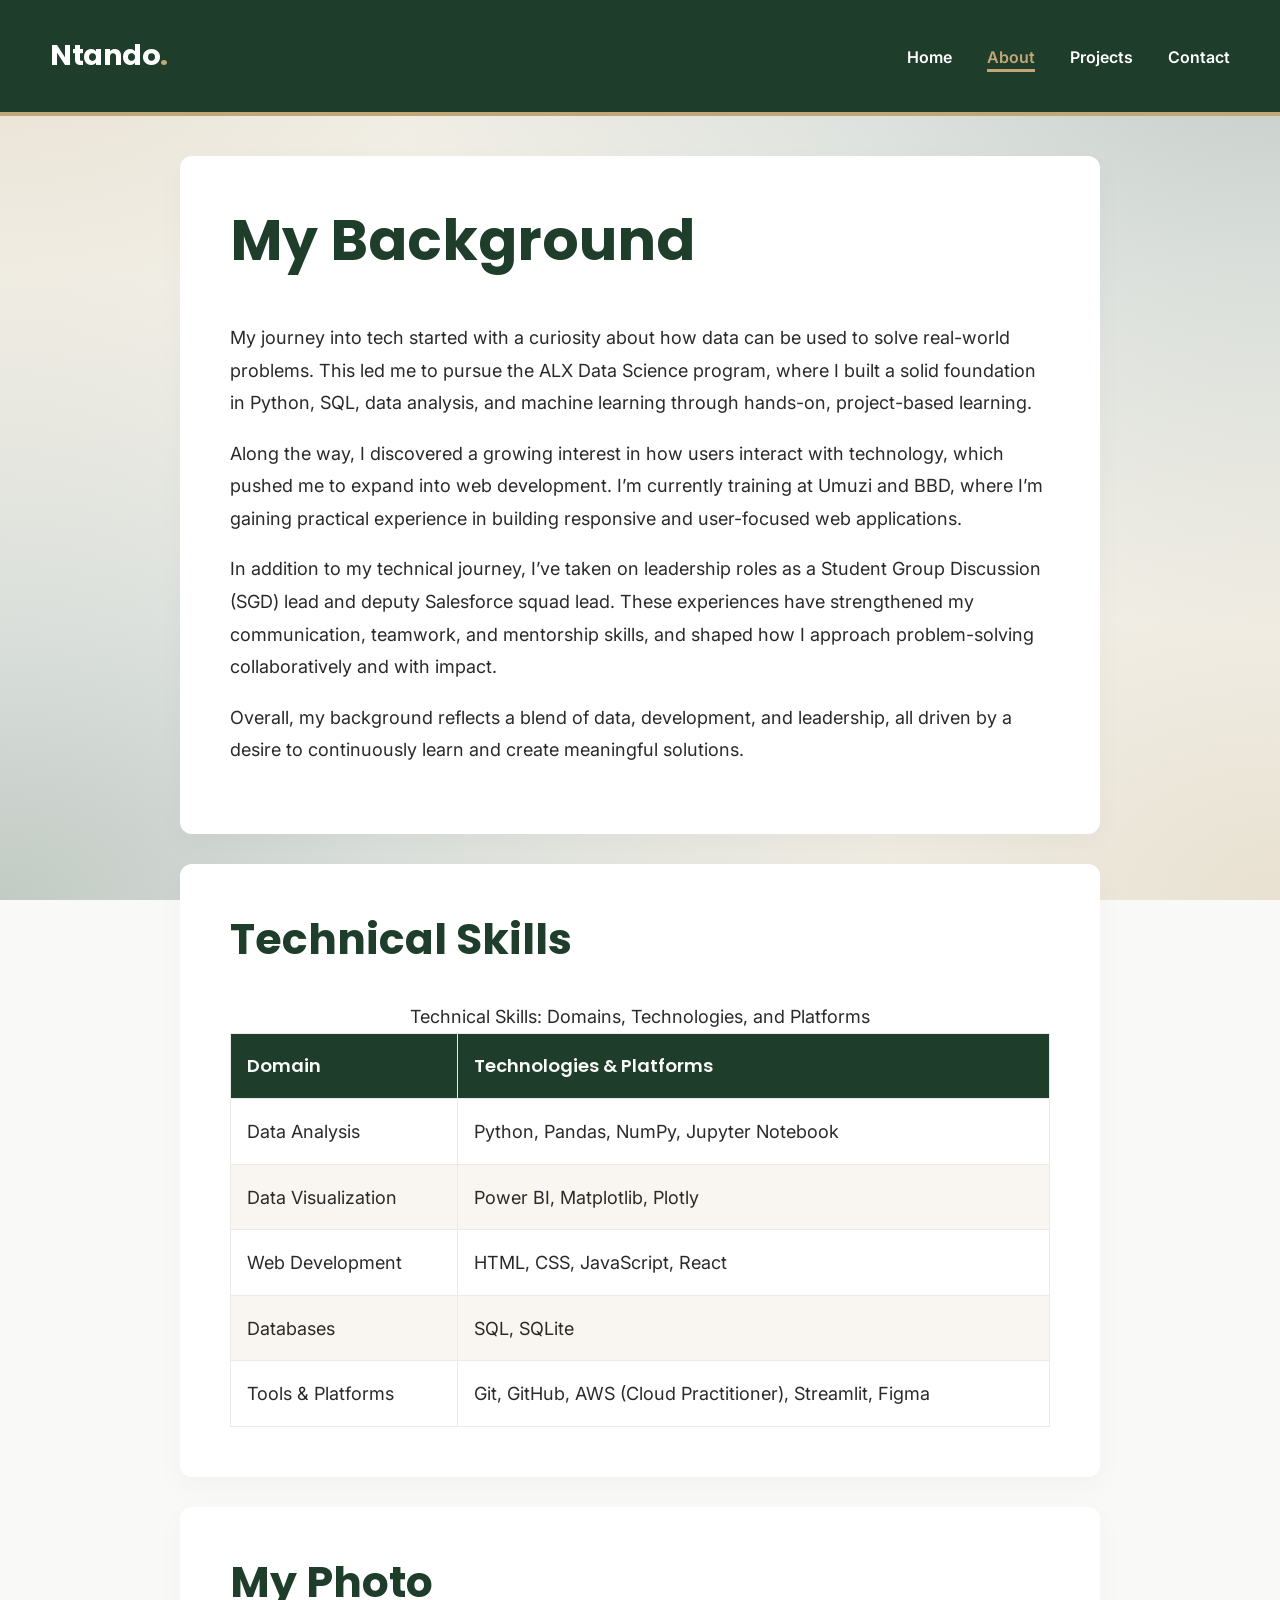
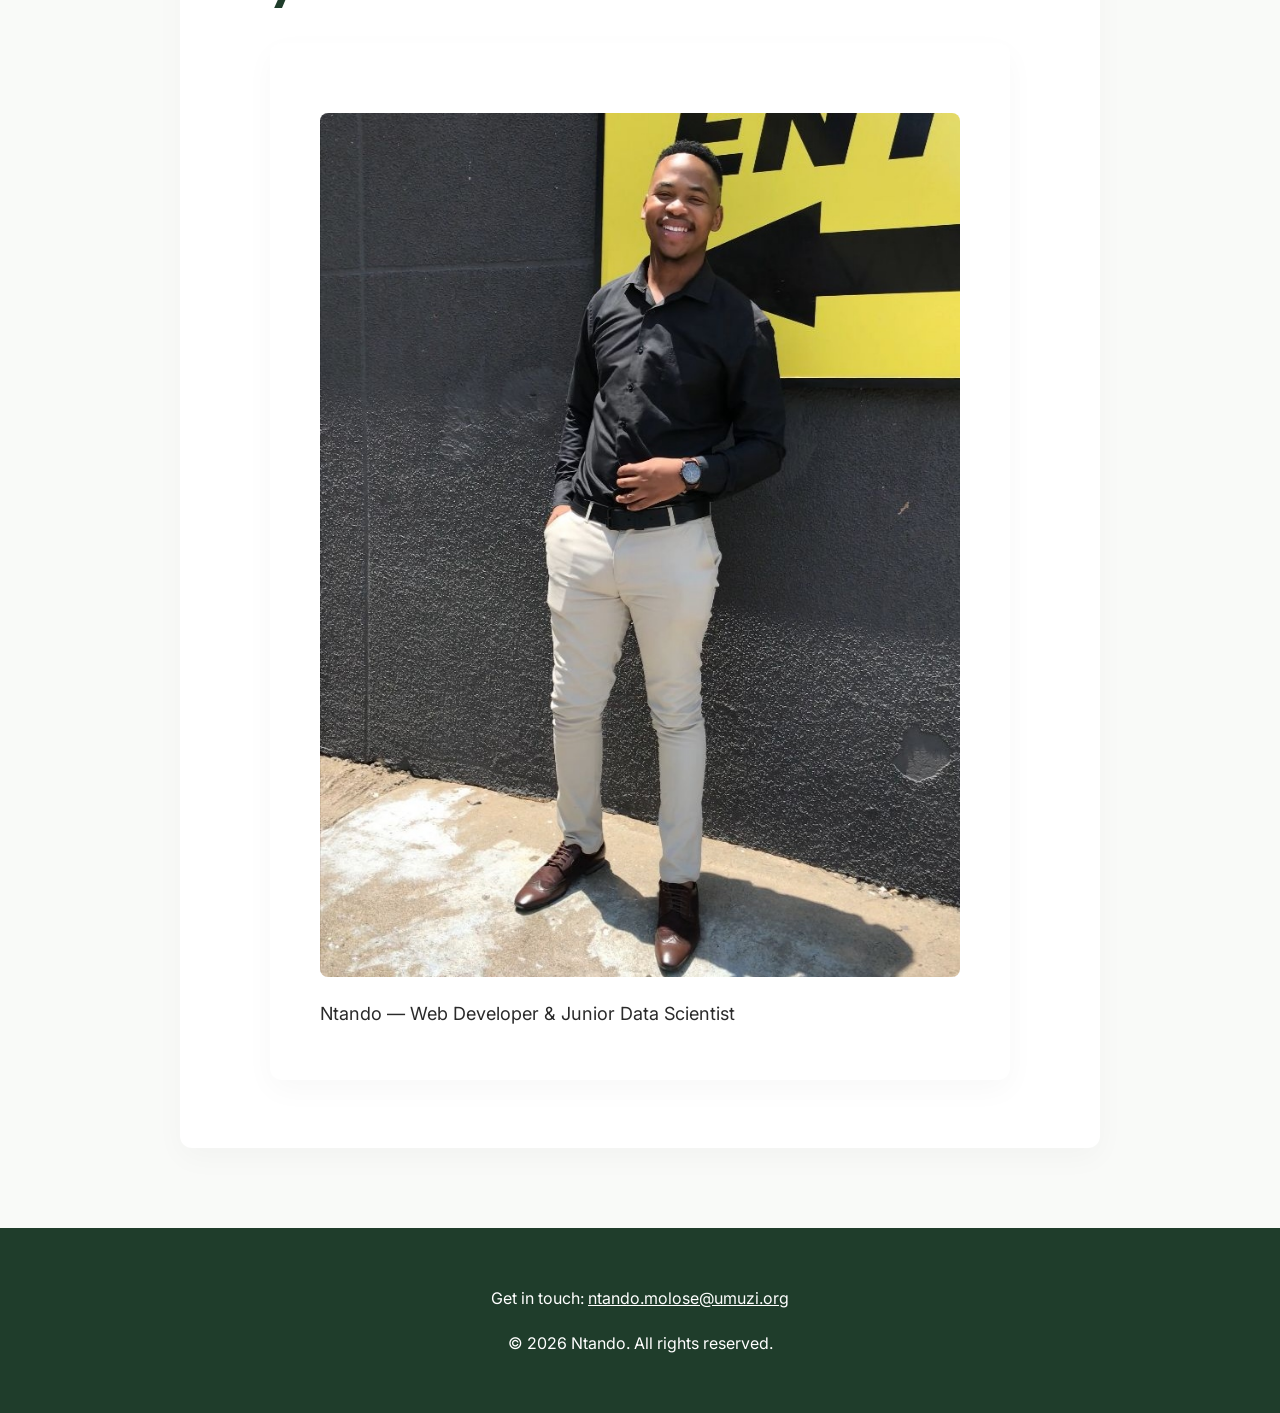
==== commit e3f28915: "Added favicon and slight css  upgrades, such as customiszed scrollbar and smooth scrolling instead o" ====
--- a/about.html
+++ b/about.html
@@ -9,7 +9,8 @@
     >
 
     <title>About</title>
-    <link rel="stylesheet" href="css/styles.css">
+    <!-- Favicon -->
+    <link rel="icon" href="data:image/svg+xml,<svg xmlns=%22http://www.w3.org/2000/svg%22 viewBox=%220 0 100 100%22><rect width=%22100%22 height=%22100%22 rx=%2220%22 fill=%22%231f3d2b%22/><text x=%2250%25%22 y=%2250%25%22 font-family=%22sans-serif%22 font-weight=%22bold%22 font-size=%2270%22 fill=%22%23c2a878%22 dominant-baseline=%22central%22 text-anchor=%22middle%22>N</text></svg>">    <link rel="stylesheet" href="css/styles.css">
   </head>
   <body>
     <a href="#main-content" class="skip-link">Skip to main content</a>
--- a/css/styles.css
+++ b/css/styles.css
@@ -28,6 +28,10 @@
 *::before,
 *::after {
   box-sizing: border-box;
+}
+
+html {
+  scroll-behavior: smooth;
 }
 
 /* =========================================
@@ -42,19 +46,13 @@
   padding: 0;
   line-height: 1.8;
 
-  /* NEW: Ambient Glow / Mesh Gradient Background */
+  /*Ambient Glow / Mesh Gradient Background */
   background-image:
-    radial-gradient(at 0% 0%, rgba(194, 168, 120, 0.15) 0px, transparent 60vw),
-    /* Soft Gold top-left */
-    radial-gradient(at 100% 0%, rgba(31, 61, 43, 0.08) 0px, transparent 60vw),
-    /* Deep Green top-right */
-    radial-gradient(
-        at 100% 100%,
-        rgba(194, 168, 120, 0.15) 0px,
-        transparent 60vw
-      ),
-    /* Soft Gold bottom-right */
-    radial-gradient(at 0% 100%, rgba(31, 61, 43, 0.08) 0px, transparent 60vw); /* Deep Green bottom-left */
+    radial-gradient(at 0% 0%, rgba(194, 168, 120, 0.3) 0px, transparent 70vw),   /* Top-Left: Soft Gold */
+    radial-gradient(at 100% 0%, rgba(31, 61, 43, 0.25) 0px, transparent 70vw),   /* Top-Right: Deep Green */
+    radial-gradient(at 100% 100%, rgba(194, 168, 120, 0.3) 0px, transparent 70vw), /* Bottom-Right: Soft Gold */
+    radial-gradient(at 0% 100%, rgba(31, 61, 43, 0.25) 0px, transparent 70vw);   /* Bottom-Left: Deep Green */
+  
   background-attachment: fixed; /* Keeps the glowing orbs in place while scrolling */
 }
 
@@ -347,6 +345,13 @@
 
 tbody tr:nth-child(even) {
   background-color: rgba(194, 168, 120, 0.1);
+}
+
+tbody tr {
+  transition: background-color 0.3s ease;
+}
+tbody tr:hover {
+  background-color: rgba(194, 168, 120, 0.25); /* Highlights the row with soft gold */
 }
 
 /* =========================================
@@ -740,4 +745,20 @@
 
 .project-link:hover {
   color: var(--accent);
+}
+
+/* Custom Branded Scrollbar */
+::-webkit-scrollbar {
+  width: 12px;
+}
+::-webkit-scrollbar-track {
+  background: var(--bg); 
+}
+::-webkit-scrollbar-thumb {
+  background-color: var(--primary); 
+  border-radius: 10px;
+  border: 3px solid var(--bg); 
+}
+::-webkit-scrollbar-thumb:hover {
+  background-color: var(--accent); 
 }
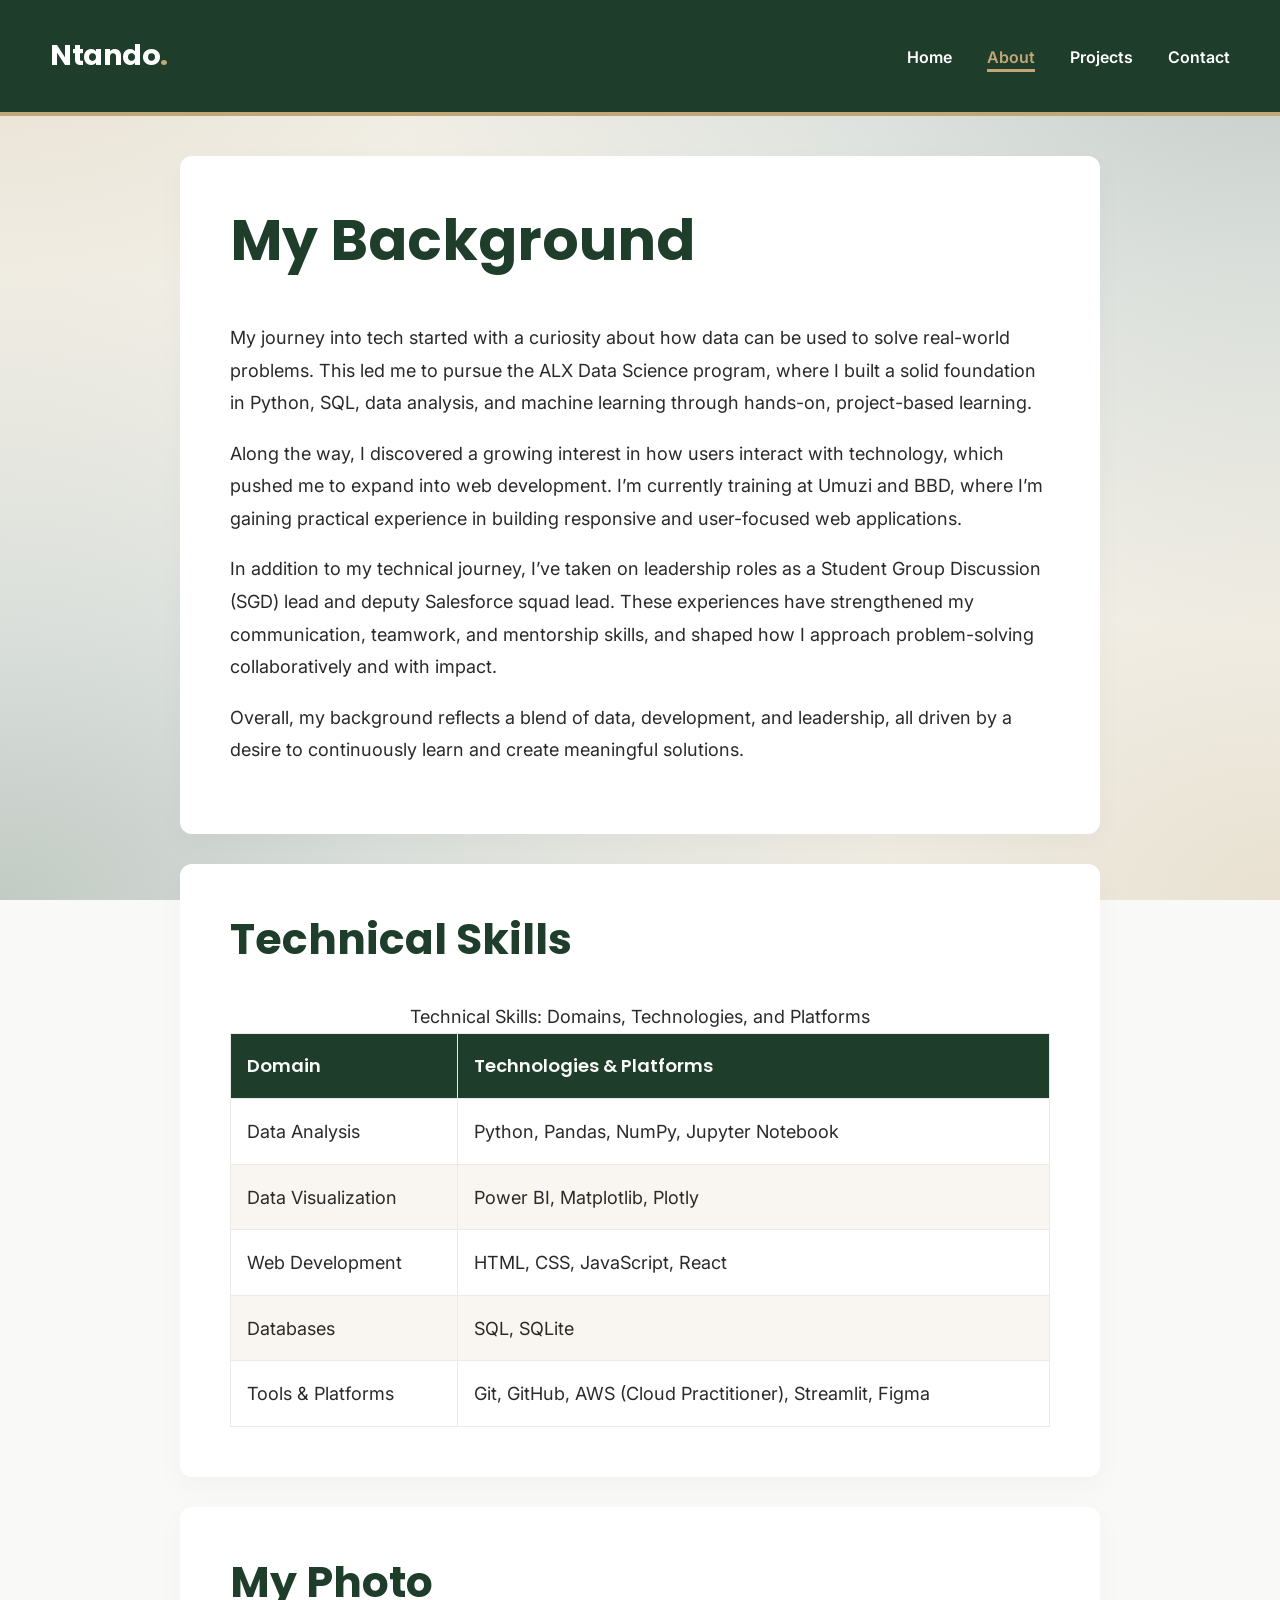
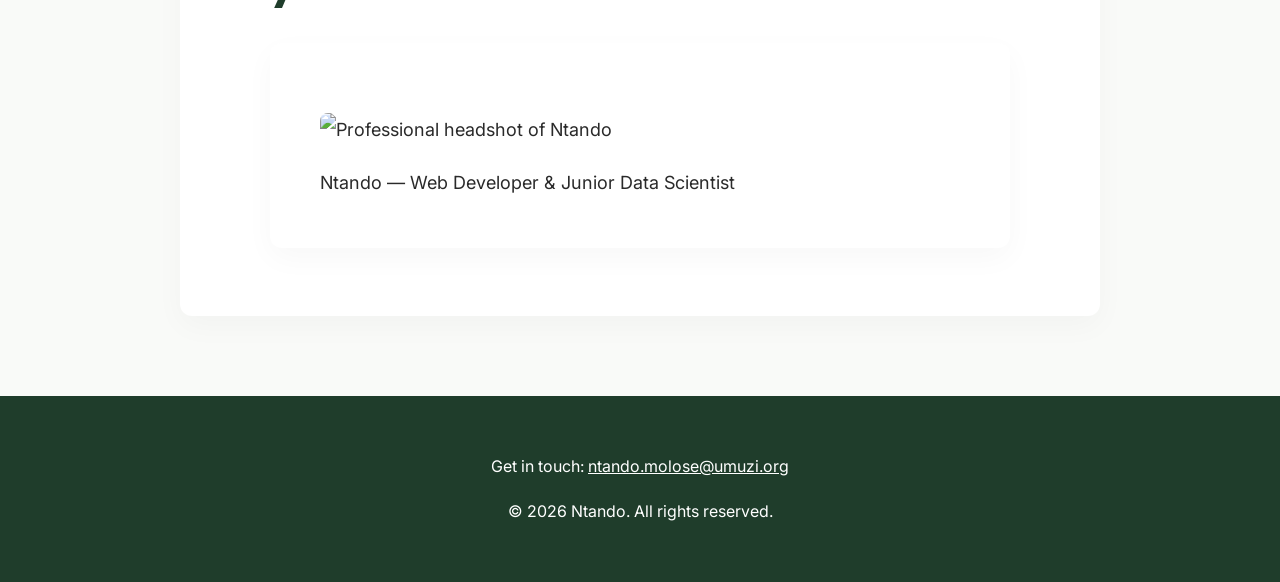
==== commit 05143789: "Added a new photo to the home page and styled it" ====
--- a/about.html
+++ b/about.html
@@ -98,7 +98,7 @@
       <section class="profile-photo">
         <h2>My Photo</h2>
         <figure class="profile-photo">
-          <img src="images/profile.jpg" alt="Professional headshot of Ntando">
+          <img src="images/profile.png" alt="Professional headshot of Ntando">
           <figcaption>
             Ntando — Web Developer & Junior Data Scientist
           </figcaption>
--- a/css/styles.css
+++ b/css/styles.css
@@ -48,12 +48,29 @@
 
   /*Ambient Glow / Mesh Gradient Background */
   background-image:
-    radial-gradient(at 0% 0%, rgba(194, 168, 120, 0.3) 0px, transparent 70vw),   /* Top-Left: Soft Gold */
-    radial-gradient(at 100% 0%, rgba(31, 61, 43, 0.25) 0px, transparent 70vw),   /* Top-Right: Deep Green */
-    radial-gradient(at 100% 100%, rgba(194, 168, 120, 0.3) 0px, transparent 70vw), /* Bottom-Right: Soft Gold */
-    radial-gradient(at 0% 100%, rgba(31, 61, 43, 0.25) 0px, transparent 70vw);   /* Bottom-Left: Deep Green */
-  
+    radial-gradient(at 0% 0%, rgba(194, 168, 120, 0.3) 0px, transparent 70vw),
+    /* Top-Left: Soft Gold */
+    radial-gradient(at 100% 0%, rgba(31, 61, 43, 0.25) 0px, transparent 70vw),
+    /* Top-Right: Deep Green */
+    radial-gradient(
+        at 100% 100%,
+        rgba(194, 168, 120, 0.3) 0px,
+        transparent 70vw
+      ),
+    /* Bottom-Right: Soft Gold */
+    radial-gradient(at 0% 100%, rgba(31, 61, 43, 0.25) 0px, transparent 70vw); /* Bottom-Left: Deep Green */
+
   background-attachment: fixed; /* Keeps the glowing orbs in place while scrolling */
+}
+/* Custom Branded Text Selection */
+::selection {
+  background-color: var(--accent);
+  color: var(--primary);
+}
+::-moz-selection {
+  /* For Firefox */
+  background-color: var(--accent);
+  color: var(--primary);
 }
 
 /* Headings use Poppins */
@@ -351,7 +368,12 @@
   transition: background-color 0.3s ease;
 }
 tbody tr:hover {
-  background-color: rgba(194, 168, 120, 0.25); /* Highlights the row with soft gold */
+  background-color: rgba(
+    194,
+    168,
+    120,
+    0.25
+  ); /* Highlights the row with soft gold */
 }
 
 /* =========================================
@@ -618,6 +640,14 @@
   border-radius: 4px;
 }
 
+.card-avatar {
+  width: 100%;
+  height: 200px;
+  object-fit: cover;
+  border-radius: 8px;
+  margin-bottom: 25px;
+  border: 1px solid rgba(255, 255, 255, 0.1);
+}
 /* =========================================
    SIGNATURE ACCENT (Background Code)
    ========================================= */
@@ -752,13 +782,15 @@
   width: 12px;
 }
 ::-webkit-scrollbar-track {
-  background: var(--bg); 
+  background: var(--bg);
 }
 ::-webkit-scrollbar-thumb {
-  background-color: var(--primary); 
+  background-color: var(--primary);
   border-radius: 10px;
-  border: 3px solid var(--bg); 
+  border: 3px solid var(--bg);
 }
 ::-webkit-scrollbar-thumb:hover {
-  background-color: var(--accent); 
-}+  background-color: var(--accent);
+}
+
+
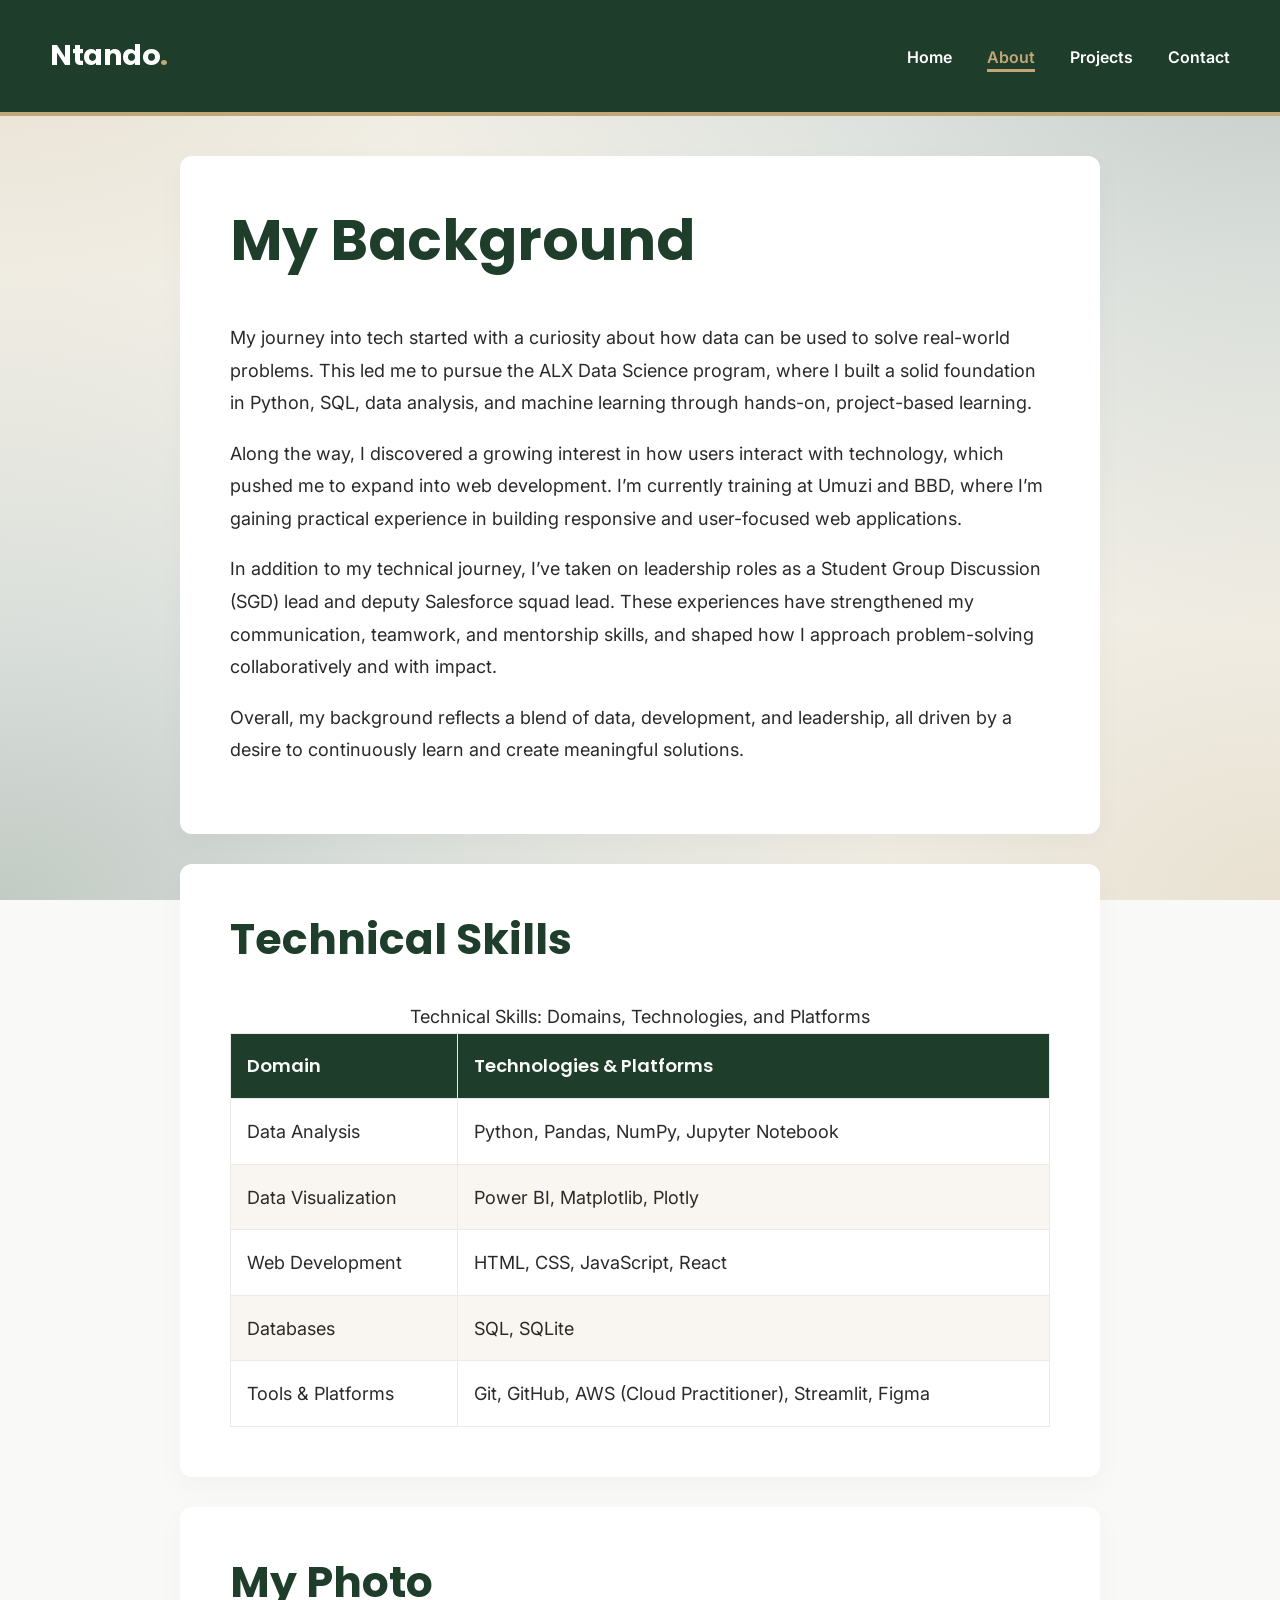
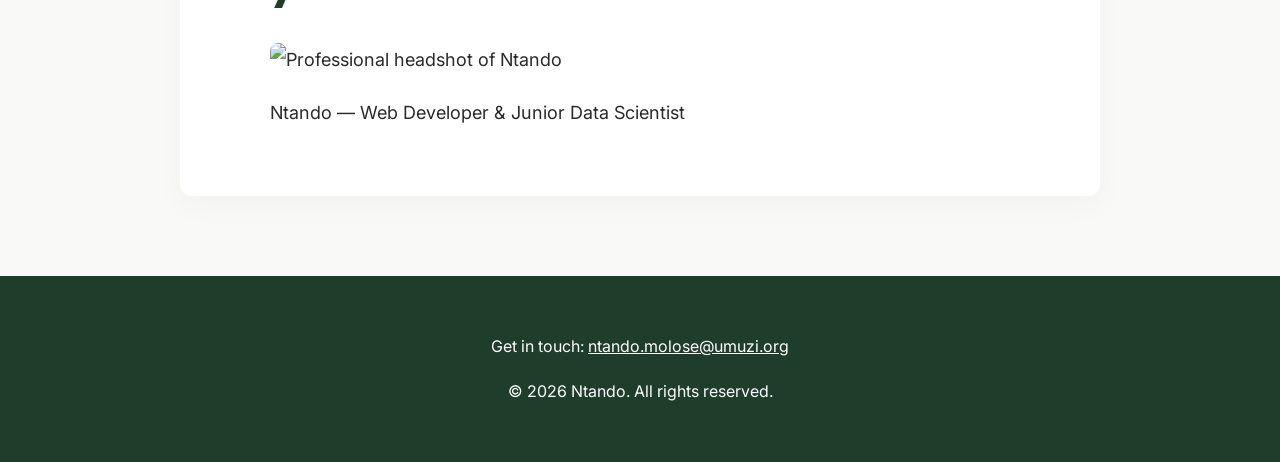
==== commit e7b53de4: "Added responsiveness for the profile picture on the about page" ====
--- a/about.html
+++ b/about.html
@@ -97,7 +97,7 @@
 
       <section class="profile-photo">
         <h2>My Photo</h2>
-        <figure class="profile-photo">
+        <figure class="about-photo">
           <img src="images/profile.png" alt="Professional headshot of Ntando">
           <figcaption>
             Ntando — Web Developer & Junior Data Scientist
--- a/css/styles.css
+++ b/css/styles.css
@@ -709,6 +709,34 @@
 }
 
 /* =========================================
+   ABOUT PAGE: FIGURE & PHOTO 
+   ========================================= */
+.about-figure {
+  margin: 0;
+  text-align: center;
+  display: flex;
+  flex-direction: column;
+  align-items: center;
+}
+
+.about-figure img {
+  width: 100%;
+  max-width: 450px; /* Keeps it from getting too huge on desktop */
+  aspect-ratio: 4 / 5; /* Forces a nice portrait crop */
+  object-fit: cover;
+  border-radius: 12px;
+  margin-bottom: 20px;
+  box-shadow: 0 15px 30px rgba(31, 61, 43, 0.15);
+}
+
+.about-figure figcaption {
+  font-family: "Poppins", sans-serif;
+  font-weight: 600;
+  color: var(--primary);
+  font-size: 1.1rem;
+}
+
+/* =========================================
    PREMIUM PROJECT CARD UPGRADES
    ========================================= */
 /* Resets the card to allow edge-to-edge images */
